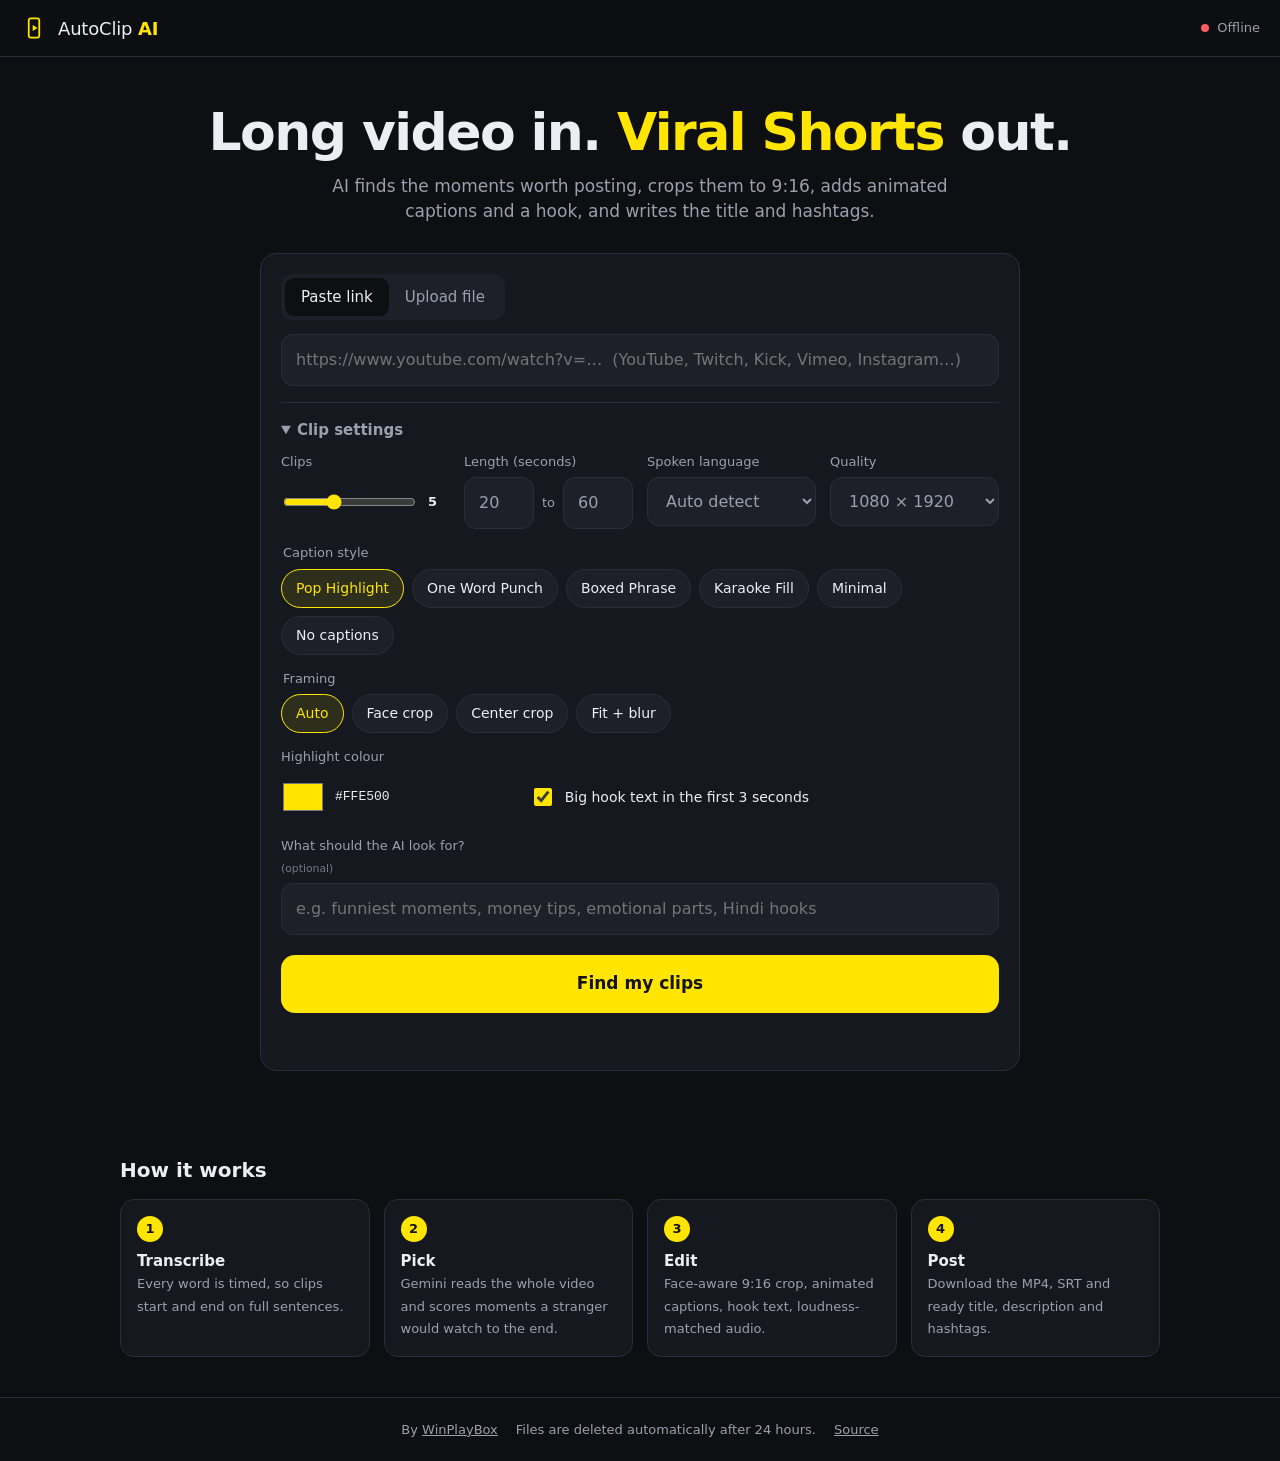
==== web/index.html @ 5e4f18e6 "AutoClip AI frontend + GitHub Pages deploy Static app (no build): link/upload, clip settings, live j" ====
<!DOCTYPE html>
<html lang="en">
<head>
  <meta charset="utf-8">
  <meta name="viewport" content="width=device-width, initial-scale=1, viewport-fit=cover">
  <title>AutoClip AI — turn long videos into viral Shorts | WinPlayBox</title>
  <meta name="description" content="Paste a YouTube link or upload a video. AutoClip AI finds the best moments, crops them to 9:16, adds animated captions and a hook, and writes titles and hashtags. Free.">
  <meta name="theme-color" content="#0E0F13">
  <meta property="og:title" content="AutoClip AI — long video to Shorts in one click">
  <meta property="og:description" content="AI picks the best moments, crops to 9:16, adds captions + hook. Free by WinPlayBox.">
  <meta property="og:type" content="website">
  <link rel="icon" href="assets/favicon.svg" type="image/svg+xml">
  <link rel="stylesheet" href="styles.css">
  <script src="config.js"></script>
  <script src="app.js" defer></script>
</head>
<body>
  <header class="top">
    <a class="brand" href="./" aria-label="AutoClip AI home">
      <img src="assets/favicon.svg" alt="" width="28" height="28">
      <span>AutoClip <b>AI</b></span>
    </a>
    <div class="status" id="status" title="Server status"><i></i><span>Checking…</span></div>
  </header>

  <main>
    <section class="hero">
      <h1>Long video in. <span>Viral Shorts</span> out.</h1>
      <p>AI finds the moments worth posting, crops them to 9:16, adds animated captions and a hook, and writes the title and hashtags.</p>
    </section>

    <form id="form" class="card" novalidate>
      <div class="tabs" role="tablist">
        <button type="button" role="tab" class="tab active" data-tab="link" aria-selected="true">Paste link</button>
        <button type="button" role="tab" class="tab" data-tab="file" aria-selected="false">Upload file</button>
      </div>

      <div class="pane" data-pane="link">
        <label class="sr" for="url">Video link</label>
        <input id="url" type="url" inputmode="url" autocomplete="off" placeholder="https://www.youtube.com/watch?v=…  (YouTube, Twitch, Kick, Vimeo, Instagram…)">
      </div>
      <div class="pane hidden" data-pane="file">
        <label class="drop" id="drop">
          <input id="file" type="file" accept="video/*,.mkv,.ts,.flv">
          <span class="drop-icon" aria-hidden="true">⬆</span>
          <span id="dropText">Drop a video here or <u>browse</u></span>
          <small id="dropHint">MP4, MOV, MKV, WEBM</small>
        </label>
      </div>

      <details class="opts" open>
        <summary>Clip settings</summary>
        <div class="grid">
          <label>Clips
            <div class="range"><input id="maxClips" type="range" min="1" max="12" value="5"><output id="maxClipsOut">5</output></div>
          </label>
          <label>Length (seconds)
            <div class="pair">
              <input id="minLen" type="number" min="8" max="90" value="20" aria-label="Minimum length">
              <span>to</span>
              <input id="maxLen" type="number" min="15" max="180" value="60" aria-label="Maximum length">
            </div>
          </label>
          <label>Spoken language
            <select id="language"></select>
          </label>
          <label>Quality
            <select id="resolution"><option value="1080">1080 × 1920</option><option value="720">720 × 1280 (faster)</option></select>
          </label>
        </div>

        <fieldset>
          <legend>Caption style</legend>
          <div class="chips" id="styles"></div>
        </fieldset>
        <fieldset>
          <legend>Framing</legend>
          <div class="chips" id="layouts"></div>
        </fieldset>

        <div class="grid two">
          <label>Highlight colour
            <div class="color"><input id="accent" type="color" value="#FFE500"><code id="accentOut">#FFE500</code></div>
          </label>
          <label class="switch">
            <input id="hook" type="checkbox" checked>
            <span>Big hook text in the first 3 seconds</span>
          </label>
        </div>
        <label>What should the AI look for? <small>(optional)</small>
          <input id="focus" type="text" maxlength="300" placeholder="e.g. funniest moments, money tips, emotional parts, Hindi hooks">
        </label>
      </details>

      <button class="go" id="go" type="submit">
        <span>Find my clips</span>
      </button>
      <p class="fine" id="limits">&nbsp;</p>
      <p class="msg" id="msg" role="alert" aria-live="polite"></p>
    </form>

    <section id="jobs" aria-live="polite"></section>

    <section class="how">
      <h2>How it works</h2>
      <ol>
        <li><b>Transcribe</b><span>Every word is timed, so clips start and end on full sentences.</span></li>
        <li><b>Pick</b><span>Gemini reads the whole video and scores moments a stranger would watch to the end.</span></li>
        <li><b>Edit</b><span>Face-aware 9:16 crop, animated captions, hook text, loudness-matched audio.</span></li>
        <li><b>Post</b><span>Download the MP4, SRT and ready title, description and hashtags.</span></li>
      </ol>
    </section>
  </main>

  <footer>
    <span>By <a href="https://winplaybox.in" rel="noopener">WinPlayBox</a></span>
    <span>Files are deleted automatically after 24 hours.</span>
    <a href="https://github.com/Winplaybox/AutoClip-AI" rel="noopener">Source</a>
  </footer>

  <template id="jobTpl">
    <article class="job card">
      <header class="job-head">
        <div>
          <h3 class="job-title">Preparing…</h3>
          <p class="job-sub"></p>
        </div>
        <div class="job-actions">
          <a class="btn ghost zip hidden" href="#">Download all (.zip)</a>
          <button class="btn ghost cancel" type="button">Cancel</button>
          <button class="btn ghost remove hidden" type="button" aria-label="Remove from list">✕</button>
        </div>
      </header>
      <div class="progress"><div class="bar"><i></i></div><span class="pct">0%</span></div>
      <ol class="steps">
        <li data-s="fetching">Getting video</li>
        <li data-s="transcribing">Listening</li>
        <li data-s="finding">Finding moments</li>
        <li data-s="rendering">Editing clips</li>
      </ol>
      <p class="job-error hidden"></p>
      <div class="clips"></div>
    </article>
  </template>

  <template id="clipTpl">
    <div class="clip">
      <div class="player">
        <video preload="none" playsinline controls></video>
        <span class="score" title="AI score: chance a stranger watches to the end"></span>
        <span class="len"></span>
      </div>
      <div class="meta">
        <p class="hook"></p>
        <div class="field"><label>Title</label><p class="title"></p><button type="button" class="copy" data-copy="title">Copy</button></div>
        <div class="field"><label>Description</label><p class="desc"></p><button type="button" class="copy" data-copy="desc">Copy</button></div>
        <p class="why"></p>
        <div class="dl">
          <a class="btn primary mp4">Download MP4</a>
          <a class="btn ghost srt">SRT</a>
        </div>
      </div>
    </div>
  </template>
</body>
</html>
---- web/styles.css ----
:root {
  --bg: #0E0F13;
  --panel: #16181F;
  --panel-2: #1D2029;
  --line: #2A2E3A;
  --text: #ECEEF3;
  --muted: #9AA0AE;
  --accent: #FFE500;
  --accent-ink: #141414;
  --good: #3DDC84;
  --bad: #FF5A5F;
  --radius: 16px;
  --font: "Inter", system-ui, -apple-system, "Segoe UI", Roboto, "Noto Sans", sans-serif;
  color-scheme: dark;
}

* { box-sizing: border-box; }
html { -webkit-text-size-adjust: 100%; }
body {
  margin: 0; background: var(--bg); color: var(--text); font: 15px/1.5 var(--font);
  min-height: 100dvh; display: flex; flex-direction: column;
  -webkit-tap-highlight-color: transparent;
}
a { color: inherit; }
button, input, select { font: inherit; color: inherit; }
.hidden { display: none !important; }
.sr { position: absolute; width: 1px; height: 1px; overflow: hidden; clip: rect(0 0 0 0); }

.top {
  display: flex; align-items: center; justify-content: space-between; gap: 12px;
  padding: max(14px, env(safe-area-inset-top)) max(20px, env(safe-area-inset-right)) 14px max(20px, env(safe-area-inset-left));
  border-bottom: 1px solid var(--line); position: sticky; top: 0; background: rgba(14, 15, 19, .9);
  backdrop-filter: blur(10px); z-index: 5;
}
.brand { display: flex; align-items: center; gap: 10px; text-decoration: none; font-size: 18px; letter-spacing: -.01em; }
.brand b { color: var(--accent); }
.status { display: flex; align-items: center; gap: 8px; font-size: 13px; color: var(--muted); }
.status i { width: 8px; height: 8px; border-radius: 50%; background: var(--muted); }
.status.ok i { background: var(--good); box-shadow: 0 0 8px var(--good); }
.status.down i { background: var(--bad); }

main { width: min(1080px, 100%); margin: 0 auto; padding: 0 20px 40px; flex: 1; }

.hero { text-align: center; padding: 48px 0 28px; }
.hero h1 { font-size: clamp(30px, 6vw, 52px); line-height: 1.05; margin: 0 0 14px; letter-spacing: -.03em; }
.hero h1 span { color: var(--accent); }
.hero p { color: var(--muted); max-width: 620px; margin: 0 auto; font-size: 17px; }

.card { background: var(--panel); border: 1px solid var(--line); border-radius: var(--radius); padding: 20px; }
#form { max-width: 760px; margin: 0 auto; }

.tabs { display: inline-flex; background: var(--panel-2); border-radius: 12px; padding: 4px; margin-bottom: 14px; }
.tab { background: none; border: 0; padding: 8px 16px; border-radius: 9px; color: var(--muted); cursor: pointer; transition: background-color .15s, color .15s; }
.tab.active { background: var(--bg); color: var(--text); }

input[type=url], input[type=text], input[type=number], select {
  width: 100%; background: var(--panel-2); border: 1px solid var(--line); border-radius: 12px;
  padding: 13px 14px; font-size: 16px; outline: none; transition: border-color .15s;
}
input:focus-visible, select:focus-visible, button:focus-visible, a:focus-visible, .drop:focus-within { outline: 2px solid var(--accent); outline-offset: 2px; }

.drop {
  display: flex; flex-direction: column; align-items: center; justify-content: center; gap: 6px;
  border: 2px dashed var(--line); border-radius: 14px; padding: 28px 16px; text-align: center; cursor: pointer;
  transition: border-color .15s, background-color .15s;
}
.drop.over { border-color: var(--accent); background: rgba(255, 229, 0, .05); }
.drop input { position: absolute; opacity: 0; width: 1px; height: 1px; }
.drop-icon { font-size: 26px; color: var(--accent); }
.drop small { color: var(--muted); }

.opts { margin-top: 16px; border-top: 1px solid var(--line); padding-top: 12px; }
.opts summary { cursor: pointer; color: var(--muted); font-weight: 600; padding: 4px 0 10px; }
.opts label { display: flex; flex-direction: column; gap: 6px; font-size: 13px; color: var(--muted); margin-bottom: 14px; }
.opts label small { color: var(--muted); opacity: .7; }
.grid { display: grid; grid-template-columns: repeat(4, 1fr); gap: 0 14px; }
.grid.two { grid-template-columns: 1fr 2fr; align-items: end; }
.range { display: flex; align-items: center; gap: 10px; height: 49px; }
.range input { flex: 1; accent-color: var(--accent); }
.range output { min-width: 22px; color: var(--text); font-weight: 700; }
.pair { display: flex; align-items: center; gap: 8px; }
.pair span { color: var(--muted); }
.color { display: flex; align-items: center; gap: 10px; height: 49px; }
.color input { width: 44px; height: 36px; border: 0; background: none; padding: 0; cursor: pointer; }
.color code { color: var(--text); }
.switch { flex-direction: row !important; align-items: center; gap: 10px !important; color: var(--text) !important; font-size: 14px !important; height: 49px; }
.switch input { width: 18px; height: 18px; accent-color: var(--accent); }

fieldset { border: 0; padding: 0; margin: 0 0 14px; }
legend { font-size: 13px; color: var(--muted); margin-bottom: 6px; }
.chips { display: flex; flex-wrap: wrap; gap: 8px; }
.chip {
  border: 1px solid var(--line); background: var(--panel-2); border-radius: 999px; padding: 8px 14px; cursor: pointer;
  font-size: 14px; transition: border-color .15s, background-color .15s, transform .1s;
}
.chip:active { transform: scale(.97); }
.chip[aria-pressed=true] { border-color: var(--accent); background: rgba(255, 229, 0, .1); color: var(--accent); }

.go {
  width: 100%; margin-top: 6px; padding: 16px; border-radius: 14px; border: 0; cursor: pointer;
  background: var(--accent); color: var(--accent-ink); font-weight: 800; font-size: 17px;
  transition: transform .1s, opacity .15s;
}
.go:active { transform: scale(.985); }
.go:disabled { opacity: .55; cursor: progress; }
.fine { color: var(--muted); font-size: 12px; text-align: center; margin: 10px 0 0; }
.msg { color: var(--bad); text-align: center; margin: 8px 0 0; min-height: 1px; }
.msg.info { color: var(--muted); }

#jobs { margin-top: 28px; display: flex; flex-direction: column; gap: 18px; }
.job-head { display: flex; justify-content: space-between; gap: 12px; align-items: flex-start; flex-wrap: wrap; }
.job-title { margin: 0; font-size: 18px; overflow-wrap: anywhere; }
.job-sub { margin: 2px 0 0; color: var(--muted); font-size: 13px; }
.job-actions { display: flex; gap: 8px; flex-wrap: wrap; }
.btn {
  display: inline-flex; align-items: center; justify-content: center; padding: 9px 14px; border-radius: 10px;
  font-size: 14px; font-weight: 600; text-decoration: none; cursor: pointer; border: 1px solid var(--line);
  background: var(--panel-2); transition: border-color .15s, background-color .15s;
}
.btn.primary { background: var(--accent); color: var(--accent-ink); border-color: var(--accent); }
.btn.ghost:hover { border-color: var(--muted); }

.progress { display: flex; align-items: center; gap: 12px; margin: 16px 0 8px; }
.bar { flex: 1; height: 8px; border-radius: 99px; background: var(--panel-2); overflow: hidden; }
.bar i { display: block; height: 100%; width: 0; background: var(--accent); border-radius: 99px; transition: width .6s ease; }
.pct { font-variant-numeric: tabular-nums; color: var(--muted); font-size: 13px; min-width: 38px; text-align: right; }
.steps { display: flex; gap: 6px 16px; flex-wrap: wrap; list-style: none; padding: 0; margin: 0; font-size: 13px; color: var(--muted); }
.steps li::before { content: "○ "; }
.steps li.now { color: var(--text); }
.steps li.now::before { content: "◉ "; color: var(--accent); }
.steps li.done::before { content: "✓ "; color: var(--good); }
.job.finished .progress, .job.finished .steps { display: none; }
.job-error { color: var(--bad); margin: 12px 0 0; }

.clips { display: grid; grid-template-columns: repeat(auto-fill, minmax(300px, 1fr)); gap: 18px; margin-top: 18px; }
.clip { display: flex; gap: 14px; background: var(--panel-2); border-radius: 14px; padding: 12px; border: 1px solid var(--line); }
.player { position: relative; width: 132px; flex: none; aspect-ratio: 9 / 16; border-radius: 10px; overflow: hidden; background: #000; }
.player video { width: 100%; height: 100%; object-fit: cover; display: block; }
.score, .len { position: absolute; font-size: 11px; font-weight: 700; padding: 2px 7px; border-radius: 99px; pointer-events: none; }
.score { top: 6px; left: 6px; background: var(--accent); color: var(--accent-ink); }
.len { bottom: 44px; right: 6px; background: rgba(0, 0, 0, .7); }
.meta { min-width: 0; display: flex; flex-direction: column; gap: 8px; flex: 1; }
.hook { margin: 0; font-weight: 800; text-transform: uppercase; letter-spacing: .01em; font-size: 14px; color: var(--accent); }
.field { position: relative; background: var(--bg); border-radius: 10px; padding: 8px 56px 8px 10px; }
.field label { font-size: 11px; color: var(--muted); text-transform: uppercase; letter-spacing: .04em; }
.field p { margin: 2px 0 0; font-size: 13px; overflow-wrap: anywhere; }
.copy { position: absolute; top: 8px; right: 8px; font-size: 12px; border: 1px solid var(--line); background: var(--panel-2); border-radius: 8px; padding: 3px 8px; cursor: pointer; }
.copy.done { color: var(--good); border-color: var(--good); }
.why { margin: 0; color: var(--muted); font-size: 12px; }
.dl { display: flex; gap: 8px; margin-top: auto; flex-wrap: wrap; }

.how { margin-top: 56px; }
.how h2 { font-size: 20px; margin: 0 0 14px; }
.how ol { list-style: none; padding: 0; margin: 0; display: grid; grid-template-columns: repeat(4, 1fr); gap: 14px; counter-reset: s; }
.how li { background: var(--panel); border: 1px solid var(--line); border-radius: 14px; padding: 16px; counter-increment: s; }
.how li::before { content: counter(s); display: inline-grid; place-items: center; width: 26px; height: 26px; border-radius: 50%; background: var(--accent); color: var(--accent-ink); font-weight: 800; font-size: 13px; margin-bottom: 8px; }
.how b { display: block; }
.how span { color: var(--muted); font-size: 13px; }

footer {
  display: flex; gap: 18px; justify-content: center; flex-wrap: wrap; color: var(--muted); font-size: 13px;
  padding: 22px 20px max(22px, env(safe-area-inset-bottom)); border-top: 1px solid var(--line);
}

@media (hover: hover) {
  .chip:hover { border-color: var(--muted); }
  .go:hover { opacity: .92; }
}
@media (max-width: 760px) {
  .grid { grid-template-columns: 1fr 1fr; }
  .grid.two { grid-template-columns: 1fr; }
  .how ol { grid-template-columns: 1fr 1fr; }
  .hero { padding-top: 32px; }
}
@media (max-width: 420px) {
  main { padding: 0 14px 32px; }
  .clip { flex-direction: column; }
  .player { width: 100%; max-width: 260px; margin: 0 auto; }
  .how ol { grid-template-columns: 1fr; }
}
@media (prefers-reduced-motion: reduce) {
  * { transition: none !important; }
}
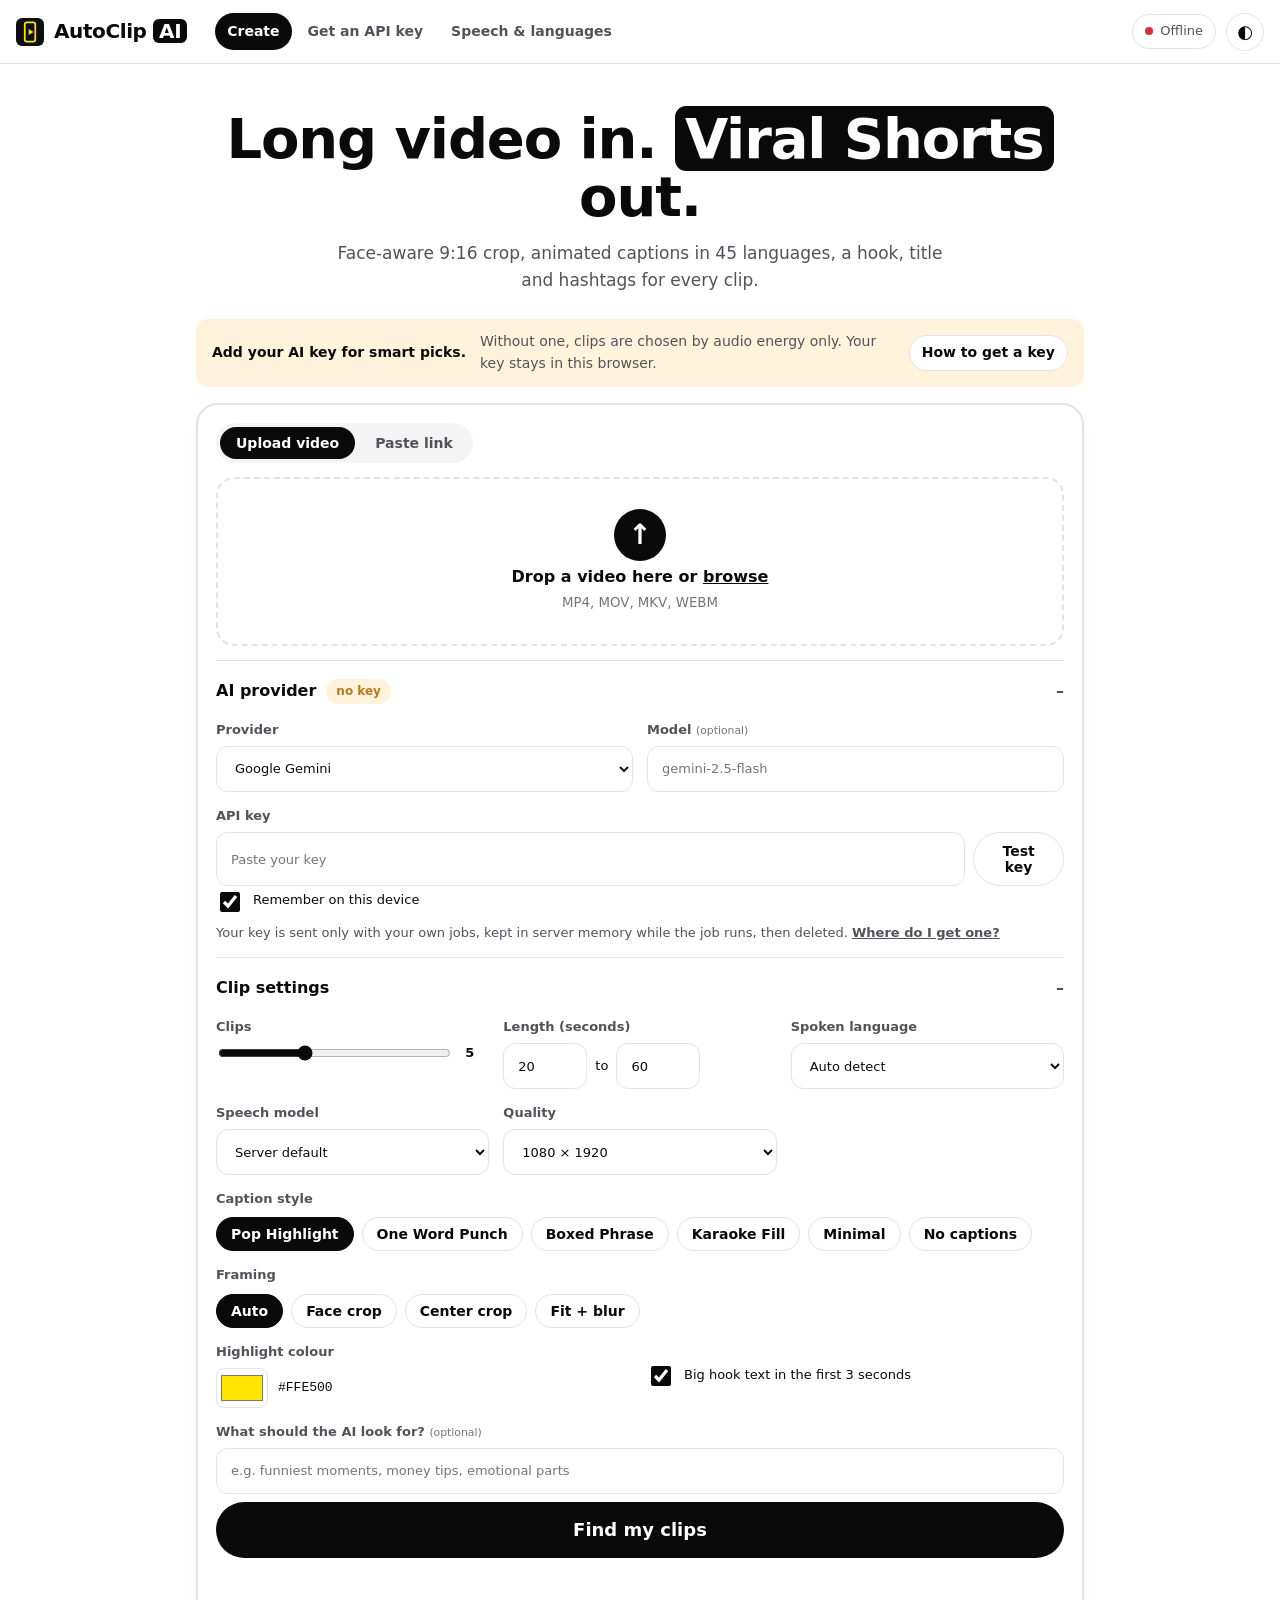
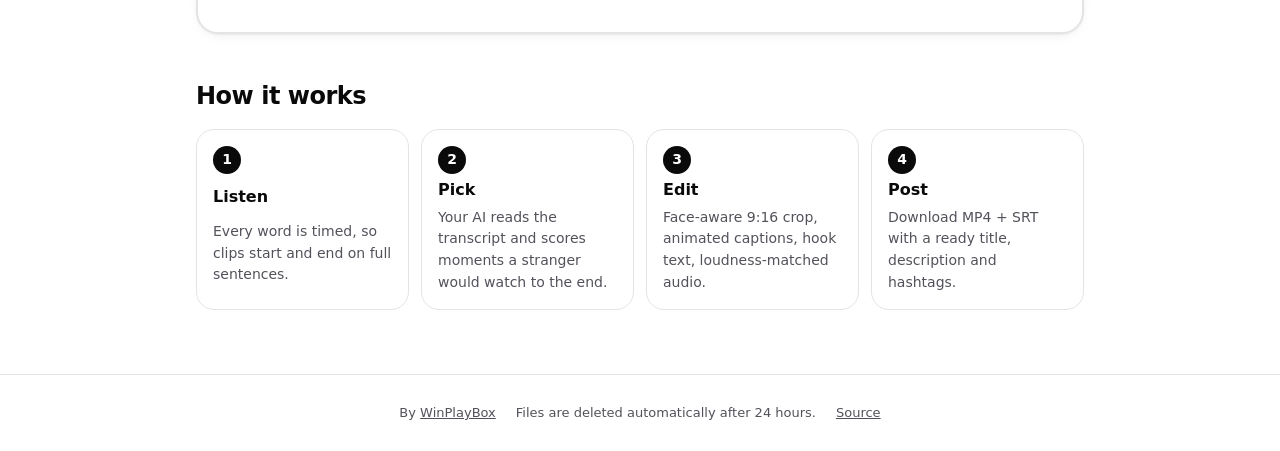
==== commit fa7ad497: "AutoClip AI v2 UI: OVD design system, BYO AI key + guide, speech/language manager Co-Authored-By: Cl" ====
--- a/web/index.html
+++ b/web/index.html
@@ -1,114 +1,176 @@
 <!DOCTYPE html>
-<html lang="en">
+<html lang="en" data-theme="light">
 <head>
   <meta charset="utf-8">
   <meta name="viewport" content="width=device-width, initial-scale=1, viewport-fit=cover">
-  <title>AutoClip AI — turn long videos into viral Shorts | WinPlayBox</title>
-  <meta name="description" content="Paste a YouTube link or upload a video. AutoClip AI finds the best moments, crops them to 9:16, adds animated captions and a hook, and writes titles and hashtags. Free.">
-  <meta name="theme-color" content="#0E0F13">
-  <meta property="og:title" content="AutoClip AI — long video to Shorts in one click">
-  <meta property="og:description" content="AI picks the best moments, crops to 9:16, adds captions + hook. Free by WinPlayBox.">
-  <meta property="og:type" content="website">
+  <title>AutoClip AI — long videos to viral Shorts, with your own AI key | WinPlayBox</title>
+  <meta name="description" content="Turn any long video into captioned 9:16 Shorts. Face-aware framing, 45 languages, animated captions. Bring your own AI key (Gemini, OpenAI, Groq, OpenRouter, Claude). Free by WinPlayBox.">
+  <meta name="theme-color" content="#FFFFFF" id="themeColor">
+  <meta http-equiv="Content-Security-Policy" content="default-src 'none'; script-src 'self'; style-src 'self' https://fonts.googleapis.com; font-src https://fonts.gstatic.com; img-src 'self' data: https://api.winplaybox.in http://localhost:* http://127.0.0.1:*; media-src https://api.winplaybox.in http://localhost:* http://127.0.0.1:*; connect-src https://api.winplaybox.in http://localhost:* http://127.0.0.1:*; base-uri 'none'; form-action 'none'">
+  <meta name="referrer" content="no-referrer">
   <link rel="icon" href="assets/favicon.svg" type="image/svg+xml">
+  <link rel="preconnect" href="https://fonts.googleapis.com">
+  <link rel="preconnect" href="https://fonts.gstatic.com" crossorigin>
+  <link href="https://fonts.googleapis.com/css2?family=Bricolage+Grotesque:opsz,wght@12..96,500..800&family=Instrument+Sans:wght@400..700&display=swap" rel="stylesheet">
   <link rel="stylesheet" href="styles.css">
+  <script src="theme.js"></script>
   <script src="config.js"></script>
   <script src="app.js" defer></script>
 </head>
 <body>
   <header class="top">
-    <a class="brand" href="./" aria-label="AutoClip AI home">
-      <img src="assets/favicon.svg" alt="" width="28" height="28">
-      <span>AutoClip <b>AI</b></span>
+    <a class="brand" href="#/" aria-label="AutoClip AI home">
+      <img src="assets/favicon.svg" alt="" width="28" height="28"><span>AutoClip <b>AI</b></span>
     </a>
-    <div class="status" id="status" title="Server status"><i></i><span>Checking…</span></div>
+    <nav class="nav" aria-label="Main">
+      <a href="#/" data-nav="create">Create</a>
+      <a href="#/keys" data-nav="keys">Get an API key</a>
+      <a href="#/speech" data-nav="speech">Speech &amp; languages</a>
+    </nav>
+    <div class="top-right">
+      <span class="status" id="status" title="Server status"><i></i><span>Checking…</span></span>
+      <button class="icon-btn" id="themeBtn" type="button" aria-label="Switch light / dark theme">◐</button>
+    </div>
   </header>
 
   <main>
-    <section class="hero">
-      <h1>Long video in. <span>Viral Shorts</span> out.</h1>
-      <p>AI finds the moments worth posting, crops them to 9:16, adds animated captions and a hook, and writes the title and hashtags.</p>
-    </section>
-
-    <form id="form" class="card" novalidate>
-      <div class="tabs" role="tablist">
-        <button type="button" role="tab" class="tab active" data-tab="link" aria-selected="true">Paste link</button>
-        <button type="button" role="tab" class="tab" data-tab="file" aria-selected="false">Upload file</button>
-      </div>
-
-      <div class="pane" data-pane="link">
-        <label class="sr" for="url">Video link</label>
-        <input id="url" type="url" inputmode="url" autocomplete="off" placeholder="https://www.youtube.com/watch?v=…  (YouTube, Twitch, Kick, Vimeo, Instagram…)">
-      </div>
-      <div class="pane hidden" data-pane="file">
-        <label class="drop" id="drop">
-          <input id="file" type="file" accept="video/*,.mkv,.ts,.flv">
-          <span class="drop-icon" aria-hidden="true">⬆</span>
-          <span id="dropText">Drop a video here or <u>browse</u></span>
-          <small id="dropHint">MP4, MOV, MKV, WEBM</small>
-        </label>
-      </div>
-
-      <details class="opts" open>
-        <summary>Clip settings</summary>
-        <div class="grid">
-          <label>Clips
-            <div class="range"><input id="maxClips" type="range" min="1" max="12" value="5"><output id="maxClipsOut">5</output></div>
+    <!-- ============================ CREATE ============================ -->
+    <section class="view" data-view="create">
+      <div class="hero">
+        <h1>Long video in. <span>Viral Shorts</span> out.</h1>
+        <p>Face-aware 9:16 crop, animated captions in 45 languages, a hook, title and hashtags for every clip.</p>
+      </div>
+
+      <div id="keyBanner" class="banner hidden" role="status">
+        <b>Add your AI key for smart picks.</b>
+        <span>Without one, clips are chosen by audio energy only. Your key stays in this browser.</span>
+        <a class="btn ghost sm" href="#/keys">How to get a key</a>
+      </div>
+
+      <form id="form" class="paste" novalidate>
+        <div class="tabs" role="tablist">
+          <button type="button" role="tab" class="tab active" data-tab="file" aria-selected="true">Upload video</button>
+          <button type="button" role="tab" class="tab" data-tab="link" aria-selected="false">Paste link</button>
+        </div>
+
+        <div class="pane" data-pane="file">
+          <label class="drop" id="drop">
+            <input id="file" type="file" accept="video/*,.mkv,.ts,.flv">
+            <span class="drop-icon" aria-hidden="true">↑</span>
+            <span id="dropText">Drop a video here or <u>browse</u></span>
+            <small id="dropHint">MP4, MOV, MKV, WEBM</small>
           </label>
-          <label>Length (seconds)
-            <div class="pair">
-              <input id="minLen" type="number" min="8" max="90" value="20" aria-label="Minimum length">
-              <span>to</span>
-              <input id="maxLen" type="number" min="15" max="180" value="60" aria-label="Maximum length">
+        </div>
+        <div class="pane hidden" data-pane="link">
+          <label class="sr" for="url">Video link</label>
+          <input id="url" type="url" inputmode="url" autocomplete="off" placeholder="https://… (YouTube, Twitch, Kick, Vimeo, Instagram, TikTok)">
+          <p class="hint">Some sites block downloads from our server (YouTube often does). If a link fails, upload the file instead — uploads always work.</p>
+        </div>
+
+        <details class="opts" id="aiBox" open>
+          <summary>AI provider <span class="pill" id="keyPill">no key</span></summary>
+          <div class="grid">
+            <label>Provider
+              <select id="aiProvider"></select>
+            </label>
+            <label>Model <small>(optional)</small>
+              <input id="aiModel" type="text" maxlength="80" autocomplete="off" spellcheck="false" placeholder="default">
+            </label>
+          </div>
+          <label>API key
+            <div class="keyrow">
+              <input id="aiKey" type="password" autocomplete="off" spellcheck="false" maxlength="300" placeholder="Paste your key">
+              <button type="button" class="btn ghost" id="keyTest">Test key</button>
             </div>
           </label>
-          <label>Spoken language
-            <select id="language"></select>
+          <label class="switch"><input id="aiRemember" type="checkbox" checked><span>Remember on this device</span></label>
+          <p class="hint" id="keyMsg">Your key is sent only with your own jobs, kept in server memory while the job runs, then deleted. <a href="#/keys">Where do I get one?</a></p>
+        </details>
+
+        <details class="opts" open>
+          <summary>Clip settings</summary>
+          <div class="grid">
+            <label>Clips
+              <div class="range"><input id="maxClips" type="range" min="1" max="12" value="5"><output id="maxClipsOut">5</output></div>
+            </label>
+            <label>Length (seconds)
+              <div class="pair">
+                <input id="minLen" type="number" min="8" max="90" value="20" aria-label="Minimum length">
+                <span>to</span>
+                <input id="maxLen" type="number" min="15" max="180" value="60" aria-label="Maximum length">
+              </div>
+            </label>
+            <label>Spoken language
+              <select id="language"></select>
+            </label>
+            <label>Speech model
+              <select id="sttModel"><option value="auto">Server default</option></select>
+            </label>
+            <label>Quality
+              <select id="resolution"><option value="1080">1080 × 1920</option><option value="720">720 × 1280 (faster)</option></select>
+            </label>
+          </div>
+
+          <fieldset><legend>Caption style</legend><div class="chips" id="styles"></div></fieldset>
+          <fieldset><legend>Framing</legend><div class="chips" id="layouts"></div></fieldset>
+
+          <div class="grid two">
+            <label>Highlight colour
+              <div class="color"><input id="accent" type="color" value="#FFE500"><code id="accentOut">#FFE500</code></div>
+            </label>
+            <label class="switch"><input id="hook" type="checkbox" checked><span>Big hook text in the first 3 seconds</span></label>
+          </div>
+          <label>What should the AI look for? <small>(optional)</small>
+            <input id="focus" type="text" maxlength="300" placeholder="e.g. funniest moments, money tips, emotional parts">
           </label>
-          <label>Quality
-            <select id="resolution"><option value="1080">1080 × 1920</option><option value="720">720 × 1280 (faster)</option></select>
-          </label>
-        </div>
-
-        <fieldset>
-          <legend>Caption style</legend>
-          <div class="chips" id="styles"></div>
-        </fieldset>
-        <fieldset>
-          <legend>Framing</legend>
-          <div class="chips" id="layouts"></div>
-        </fieldset>
-
-        <div class="grid two">
-          <label>Highlight colour
-            <div class="color"><input id="accent" type="color" value="#FFE500"><code id="accentOut">#FFE500</code></div>
-          </label>
-          <label class="switch">
-            <input id="hook" type="checkbox" checked>
-            <span>Big hook text in the first 3 seconds</span>
-          </label>
-        </div>
-        <label>What should the AI look for? <small>(optional)</small>
-          <input id="focus" type="text" maxlength="300" placeholder="e.g. funniest moments, money tips, emotional parts, Hindi hooks">
-        </label>
-      </details>
-
-      <button class="go" id="go" type="submit">
-        <span>Find my clips</span>
-      </button>
-      <p class="fine" id="limits">&nbsp;</p>
-      <p class="msg" id="msg" role="alert" aria-live="polite"></p>
-    </form>
-
-    <section id="jobs" aria-live="polite"></section>
-
-    <section class="how">
-      <h2>How it works</h2>
-      <ol>
-        <li><b>Transcribe</b><span>Every word is timed, so clips start and end on full sentences.</span></li>
-        <li><b>Pick</b><span>Gemini reads the whole video and scores moments a stranger would watch to the end.</span></li>
-        <li><b>Edit</b><span>Face-aware 9:16 crop, animated captions, hook text, loudness-matched audio.</span></li>
-        <li><b>Post</b><span>Download the MP4, SRT and ready title, description and hashtags.</span></li>
-      </ol>
+        </details>
+
+        <button class="go" id="go" type="submit"><span>Find my clips</span></button>
+        <p class="fine" id="limits">&nbsp;</p>
+        <p class="msg" id="msg" role="alert" aria-live="polite"></p>
+      </form>
+
+      <section id="jobs" aria-live="polite"></section>
+
+      <section class="how">
+        <h2>How it works</h2>
+        <ol>
+          <li><b>Listen</b><span>Every word is timed, so clips start and end on full sentences.</span></li>
+          <li><b>Pick</b><span>Your AI reads the transcript and scores moments a stranger would watch to the end.</span></li>
+          <li><b>Edit</b><span>Face-aware 9:16 crop, animated captions, hook text, loudness-matched audio.</span></li>
+          <li><b>Post</b><span>Download MP4 + SRT with a ready title, description and hashtags.</span></li>
+        </ol>
+      </section>
+    </section>
+
+    <!-- ============================ KEYS GUIDE ============================ -->
+    <section class="view hidden" data-view="keys">
+      <div class="hero small">
+        <h1>Get your own AI key</h1>
+        <p>AutoClip AI runs on <b>your</b> key, so it is free for you to use and nobody shares limits. Pick any provider below — it takes about two minutes.</p>
+      </div>
+      <div id="guide" class="guide"></div>
+      <div class="note">
+        <h3>Is my key safe?</h3>
+        <ul>
+          <li>It is stored only in this browser (unless you untick “Remember on this device”).</li>
+          <li>It travels over HTTPS with your job, lives in server memory while the job runs, and is deleted when it ends. It is never written to disk or logs.</li>
+          <li>Use a key you can revoke any time, and set a spend limit at the provider if they offer one.</li>
+          <li>Free tiers and prices are set by each provider and change; check their page before relying on them.</li>
+        </ul>
+      </div>
+    </section>
+
+    <!-- ============================ SPEECH ============================ -->
+    <section class="view hidden" data-view="speech">
+      <div class="hero small">
+        <h1>Speech models &amp; languages</h1>
+        <p>One multilingual speech model covers every language below. Install a bigger one on the server for better accuracy on Indian languages and noisy audio.</p>
+      </div>
+      <div id="sttList" class="stt"></div>
+      <h2 class="h2">Supported spoken languages</h2>
+      <div id="langList" class="chips static"></div>
+      <p class="hint" id="fontNote">Caption fonts for Hindi, Marathi, Gujarati, Bengali, Tamil, Telugu, Kannada, Malayalam, Punjabi, Urdu and Arabic are built in. Other scripts use the server's system fonts.</p>
     </section>
   </main>
 
@@ -139,6 +201,7 @@
         <li data-s="rendering">Editing clips</li>
       </ol>
       <p class="job-error hidden"></p>
+      <p class="job-note hidden"></p>
       <div class="clips"></div>
     </article>
   </template>
--- a/web/styles.css
+++ b/web/styles.css
@@ -1,183 +1,179 @@
-:root {
-  --bg: #0E0F13;
-  --panel: #16181F;
-  --panel-2: #1D2029;
-  --line: #2A2E3A;
-  --text: #ECEEF3;
-  --muted: #9AA0AE;
-  --accent: #FFE500;
-  --accent-ink: #141414;
-  --good: #3DDC84;
-  --bad: #FF5A5F;
-  --radius: 16px;
-  --font: "Inter", system-ui, -apple-system, "Segoe UI", Roboto, "Noto Sans", sans-serif;
+/* AutoClip AI — built on the OVD (ovd.winplaybox.in) base design system: same tokens, fonts, radii, light/dark. */
+:root, :root[data-theme='light'] {
+  --bg: #FFFFFF; --bg-alt: #F4F4F5; --surface: #FFFFFF; --text: #0A0A0A; --text-muted: #52525B;
+  --border: #E4E4E7; --border-strong: #0A0A0A; --primary: #0A0A0A; --on-primary: #FFFFFF;
+  --accent: #0A0A0A; --accent-bg: #F4F4F5;
+  --positive: #0B8F5B; --positive-bg: #E1F5EC; --negative: #D92D3A; --negative-bg: #FDE8EA;
+  --warning: #B7791F; --warning-bg: #FFF4DB;
+  --r-sm: 8px; --r-md: 12px; --r-lg: 18px; --r-pill: 999px;
+  --shadow-1: 0 1px 2px rgba(0,0,0,.05), 0 4px 14px -6px rgba(0,0,0,.10);
+  --shadow-2: 0 12px 32px -12px rgba(0,0,0,.22);
+  --glow: 0 0 0 4px rgba(10,10,10,.12);
+  --font: 'Instrument Sans', system-ui, -apple-system, 'Segoe UI', Roboto, sans-serif;
+  --font-display: 'Bricolage Grotesque', 'Instrument Sans', system-ui, sans-serif;
+  --header-h: 64px;
+  color-scheme: light;
+}
+:root[data-theme='dark'] {
+  --bg: #0A0A0A; --bg-alt: #141414; --surface: #171717; --text: #FAFAFA; --text-muted: #A1A1AA;
+  --border: #2A2A2E; --border-strong: #FAFAFA; --primary: #FAFAFA; --on-primary: #0A0A0A;
+  --accent: #FAFAFA; --accent-bg: #1F1F22;
+  --positive: #3DD598; --positive-bg: #0F2E24; --negative: #FF6B75; --negative-bg: #3A1519;
+  --warning: #F5B94A; --warning-bg: #35280F;
+  --shadow-1: 0 1px 2px rgba(0,0,0,.4); --shadow-2: 0 14px 40px -12px rgba(0,0,0,.7);
+  --glow: 0 0 0 4px rgba(250,250,250,.2);
   color-scheme: dark;
 }
 
 * { box-sizing: border-box; }
-html { -webkit-text-size-adjust: 100%; }
-body {
-  margin: 0; background: var(--bg); color: var(--text); font: 15px/1.5 var(--font);
-  min-height: 100dvh; display: flex; flex-direction: column;
-  -webkit-tap-highlight-color: transparent;
-}
+html { background: var(--bg); color: var(--text); font-family: var(--font); scroll-behavior: smooth;
+  scroll-padding-top: calc(var(--header-h) + 16px); -webkit-text-size-adjust: 100%; -webkit-tap-highlight-color: transparent; }
+body { margin: 0; min-height: 100dvh; font-size: 16px; line-height: 1.55; -webkit-font-smoothing: antialiased;
+  text-rendering: optimizeLegibility; overflow-x: hidden; }
+h1, h2, h3 { font-family: var(--font-display); letter-spacing: -0.02em; margin: 0; }
+button, input, select, textarea { font-family: inherit; font-size: inherit; color: inherit; }
+button { touch-action: manipulation; cursor: pointer; }
 a { color: inherit; }
-button, input, select { font: inherit; color: inherit; }
+img, video { max-width: 100%; }
+:focus-visible { outline: 2px solid var(--accent); outline-offset: 2px; border-radius: 6px; }
+input:focus-visible, select:focus-visible { outline: none; }
 .hidden { display: none !important; }
-.sr { position: absolute; width: 1px; height: 1px; overflow: hidden; clip: rect(0 0 0 0); }
+.sr { position: absolute; width: 1px; height: 1px; overflow: hidden; clip: rect(0 0 0 0); white-space: nowrap; }
+@media (prefers-reduced-motion: reduce) { * { animation: none !important; transition: none !important; scroll-behavior: auto !important; } }
 
-.top {
-  display: flex; align-items: center; justify-content: space-between; gap: 12px;
-  padding: max(14px, env(safe-area-inset-top)) max(20px, env(safe-area-inset-right)) 14px max(20px, env(safe-area-inset-left));
-  border-bottom: 1px solid var(--line); position: sticky; top: 0; background: rgba(14, 15, 19, .9);
-  backdrop-filter: blur(10px); z-index: 5;
-}
-.brand { display: flex; align-items: center; gap: 10px; text-decoration: none; font-size: 18px; letter-spacing: -.01em; }
-.brand b { color: var(--accent); }
-.status { display: flex; align-items: center; gap: 8px; font-size: 13px; color: var(--muted); }
-.status i { width: 8px; height: 8px; border-radius: 50%; background: var(--muted); }
-.status.ok i { background: var(--good); box-shadow: 0 0 8px var(--good); }
-.status.down i { background: var(--bad); }
+/* ---------- header ---------- */
+.top { position: sticky; top: 0; z-index: 20; height: var(--header-h); display: flex; align-items: center; gap: 20px;
+  padding: 0 max(16px, env(safe-area-inset-left)); background: color-mix(in srgb, var(--bg) 88%, transparent);
+  backdrop-filter: blur(12px); border-bottom: 1px solid var(--border); }
+.brand { display: flex; align-items: center; gap: 10px; text-decoration: none; font-family: var(--font-display);
+  font-weight: 700; font-size: 20px; letter-spacing: -0.02em; }
+.brand b { font-weight: 800; background: var(--primary); color: var(--on-primary); padding: 0 6px; border-radius: 6px; }
+.nav { display: flex; gap: 4px; margin-left: 8px; overflow-x: auto; scrollbar-width: none; }
+.nav a { text-decoration: none; padding: 8px 12px; border-radius: var(--r-pill); font-size: 14px; font-weight: 600;
+  color: var(--text-muted); white-space: nowrap; }
+.nav a:hover { color: var(--text); background: var(--accent-bg); }
+.nav a[aria-current='page'] { color: var(--on-primary); background: var(--primary); }
+.top-right { margin-left: auto; display: flex; align-items: center; gap: 10px; }
+.icon-btn { font-size: 18px; line-height: 1; width: 38px; height: 38px; border-radius: var(--r-pill); border: 1px solid var(--border); background: var(--surface); }
+.icon-btn:hover { border-color: var(--border-strong); }
+.status { display: inline-flex; align-items: center; gap: 7px; font-size: 13px; color: var(--text-muted);
+  padding: 6px 12px; border: 1px solid var(--border); border-radius: var(--r-pill); }
+.status i { width: 8px; height: 8px; border-radius: 50%; background: var(--warning); }
+.status.ok i { background: var(--positive); } .status.down i { background: var(--negative); }
+@media (max-width: 760px) { .status span { display: none; } .top { gap: 8px; } .nav a { padding: 8px 10px; } }
 
-main { width: min(1080px, 100%); margin: 0 auto; padding: 0 20px 40px; flex: 1; }
+main { max-width: 920px; margin: 0 auto; padding: 28px 16px 64px; }
+.hero { text-align: center; padding: 18px 0 26px; }
+.hero h1 { font-size: clamp(32px, 6vw, 56px); line-height: 1.04; font-weight: 800; }
+.hero h1 span { background: var(--primary); color: var(--on-primary); padding: 0 .18em; border-radius: .2em; }
+.hero p { color: var(--text-muted); max-width: 620px; margin: 14px auto 0; font-size: 17px; }
+.hero.small { text-align: left; padding: 6px 0 20px; } .hero.small h1 { font-size: clamp(28px, 4.5vw, 40px); }
+.hero.small p { margin-left: 0; }
+.h2 { font-size: 22px; margin: 32px 0 12px; }
 
-.hero { text-align: center; padding: 48px 0 28px; }
-.hero h1 { font-size: clamp(30px, 6vw, 52px); line-height: 1.05; margin: 0 0 14px; letter-spacing: -.03em; }
-.hero h1 span { color: var(--accent); }
-.hero p { color: var(--muted); max-width: 620px; margin: 0 auto; font-size: 17px; }
+/* ---------- paste card (OVD's memorable element) ---------- */
+.paste, .card { background: var(--surface); border: 2px solid var(--border); border-radius: 22px; box-shadow: var(--shadow-1);
+  padding: 18px; transition: border-color .18s, box-shadow .18s; }
+.paste:focus-within { border-color: var(--accent); box-shadow: var(--glow), var(--shadow-2); }
+.card { border-radius: var(--r-lg); border-width: 1px; margin-top: 16px; }
+.tabs { display: inline-flex; gap: 4px; padding: 4px; background: var(--bg-alt); border-radius: var(--r-pill); margin-bottom: 14px; }
+.tab { border: 0; background: none; padding: 8px 16px; border-radius: var(--r-pill); font-weight: 600; font-size: 14px; color: var(--text-muted); }
+.tab.active { background: var(--primary); color: var(--on-primary); }
+input[type=text], input[type=url], input[type=password], input[type=number], select {
+  width: 100%; padding: 12px 14px; background: var(--bg); border: 1.5px solid var(--border); border-radius: var(--r-md); min-height: 46px; }
+input:focus, select:focus { border-color: var(--accent); box-shadow: var(--glow); }
+input[type=number] { width: 84px; }
+label { display: block; font-size: 13px; font-weight: 600; color: var(--text-muted); }
+label > input, label > select, label > .keyrow, label > .range, label > .pair, label > .color { margin-top: 6px; font-weight: 400; color: var(--text); }
+small { font-weight: 400; opacity: .8; }
+.drop { display: grid; place-items: center; gap: 4px; text-align: center; padding: 30px 16px; border: 2px dashed var(--border);
+  border-radius: var(--r-lg); cursor: pointer; color: var(--text); font-size: 16px; font-weight: 600; }
+.drop:hover, .drop.over { border-color: var(--accent); background: var(--accent-bg); }
+.drop input { position: absolute; width: 1px; height: 1px; opacity: 0; }
+.drop-icon { font-size: 28px; width: 52px; height: 52px; display: grid; place-items: center; border-radius: 50%; background: var(--primary); color: var(--on-primary); }
+.drop small { color: var(--text-muted); font-weight: 400; }
+.hint { font-size: 13px; color: var(--text-muted); margin: 8px 0 0; }
+.hint a { font-weight: 600; }
 
-.card { background: var(--panel); border: 1px solid var(--line); border-radius: var(--radius); padding: 20px; }
-#form { max-width: 760px; margin: 0 auto; }
+.opts { margin-top: 14px; border-top: 1px solid var(--border); padding-top: 12px; }
+.opts summary { cursor: pointer; font-weight: 700; padding: 6px 0; list-style: none; display: flex; align-items: center; gap: 10px; }
+.opts summary::-webkit-details-marker { display: none; }
+.opts summary::after { content: '+'; margin-left: auto; color: var(--text-muted); }
+.opts[open] summary::after { content: '–'; }
+.pill { font-size: 12px; font-weight: 600; padding: 3px 10px; border-radius: var(--r-pill); background: var(--warning-bg); color: var(--warning); }
+.pill.ok { background: var(--positive-bg); color: var(--positive); }
+.grid { display: grid; grid-template-columns: repeat(auto-fit, minmax(210px, 1fr)); gap: 14px; margin: 10px 0 14px; }
+.grid.two { grid-template-columns: repeat(auto-fit, minmax(260px, 1fr)); align-items: center; }
+.keyrow { display: flex; gap: 8px; } .pair { display: flex; align-items: center; gap: 8px; }
+.range { display: flex; align-items: center; gap: 12px; } .range input { flex: 1; accent-color: var(--primary); }
+.range output { min-width: 24px; font-weight: 700; color: var(--text); }
+.color { display: flex; align-items: center; gap: 10px; } .color input { width: 52px; height: 40px; padding: 2px; border-radius: var(--r-sm); border: 1.5px solid var(--border); background: none; }
+.switch { display: flex; align-items: center; gap: 10px; color: var(--text); font-weight: 500; }
+.switch input { width: 20px; height: 20px; accent-color: var(--primary); }
+fieldset { border: 0; padding: 0; margin: 0 0 14px; } legend { font-size: 13px; font-weight: 600; color: var(--text-muted); padding: 0; margin-bottom: 8px; }
+.chips { display: flex; flex-wrap: wrap; gap: 8px; }
+.chip { padding: 8px 14px; border-radius: var(--r-pill); border: 1.5px solid var(--border); background: var(--surface); font-weight: 600; font-size: 14px; }
+.chip[aria-pressed='true'] { background: var(--primary); color: var(--on-primary); border-color: var(--primary); }
+.chips.static .chip { cursor: default; font-weight: 500; }
 
-.tabs { display: inline-flex; background: var(--panel-2); border-radius: 12px; padding: 4px; margin-bottom: 14px; }
-.tab { background: none; border: 0; padding: 8px 16px; border-radius: 9px; color: var(--muted); cursor: pointer; transition: background-color .15s, color .15s; }
-.tab.active { background: var(--bg); color: var(--text); }
+.btn { display: inline-flex; align-items: center; justify-content: center; gap: 6px; padding: 10px 16px; border-radius: var(--r-pill);
+  font-weight: 600; font-size: 14px; text-decoration: none; border: 1.5px solid var(--border); background: var(--surface); min-height: 42px; }
+.btn:hover { border-color: var(--border-strong); } .btn.sm { min-height: 34px; padding: 6px 12px; }
+.btn.primary { background: var(--primary); color: var(--on-primary); border-color: var(--primary); }
+.btn[disabled] { opacity: .5; cursor: not-allowed; }
+.go { width: 100%; margin-top: 8px; min-height: 56px; border: 0; border-radius: var(--r-pill); background: var(--primary); color: var(--on-primary);
+  font-family: var(--font-display); font-weight: 700; font-size: 18px; }
+.go:hover { transform: translateY(-1px); box-shadow: var(--shadow-2); } .go[disabled] { opacity: .6; transform: none; box-shadow: none; }
+.fine { text-align: center; font-size: 13px; color: var(--text-muted); margin: 10px 0 0; }
+.msg { min-height: 1.4em; text-align: center; margin: 6px 0 0; color: var(--negative); font-weight: 600; font-size: 14px; }
+.msg.info { color: var(--positive); }
+.banner { display: flex; flex-wrap: wrap; align-items: center; gap: 8px 14px; padding: 12px 16px; margin: 0 0 16px; border-radius: var(--r-md);
+  background: var(--warning-bg); color: var(--text); font-size: 14px; }
+.banner span { color: var(--text-muted); flex: 1 1 260px; }
 
-input[type=url], input[type=text], input[type=number], select {
-  width: 100%; background: var(--panel-2); border: 1px solid var(--line); border-radius: 12px;
-  padding: 13px 14px; font-size: 16px; outline: none; transition: border-color .15s;
-}
-input:focus-visible, select:focus-visible, button:focus-visible, a:focus-visible, .drop:focus-within { outline: 2px solid var(--accent); outline-offset: 2px; }
+/* ---------- jobs + clips ---------- */
+.job-head { display: flex; gap: 12px; justify-content: space-between; flex-wrap: wrap; }
+.job-title { font-size: 18px; word-break: break-word; } .job-sub { margin: 2px 0 0; color: var(--text-muted); font-size: 14px; }
+.job-actions { display: flex; gap: 8px; align-items: flex-start; }
+.progress { display: flex; align-items: center; gap: 12px; margin: 14px 0 10px; }
+.bar { flex: 1; height: 8px; background: var(--bg-alt); border-radius: var(--r-pill); overflow: hidden; } .bar i { display: block; height: 100%; width: 0; background: var(--primary); transition: width .4s; }
+.pct { font-weight: 700; font-size: 14px; min-width: 38px; text-align: right; }
+.steps { display: flex; flex-wrap: wrap; gap: 8px; list-style: none; padding: 0; margin: 0; }
+.steps li { font-size: 13px; padding: 4px 12px; border-radius: var(--r-pill); background: var(--bg-alt); color: var(--text-muted); }
+.steps li.now { background: var(--primary); color: var(--on-primary); } .steps li.done { background: var(--positive-bg); color: var(--positive); }
+.job.finished .steps { display: none; } .job.finished .progress { display: none; }
+.job-error { color: var(--negative); background: var(--negative-bg); padding: 10px 14px; border-radius: var(--r-md); font-weight: 600; margin: 12px 0 0; }
+.job-note { color: var(--text); background: var(--warning-bg); padding: 10px 14px; border-radius: var(--r-md); font-size: 14px; margin: 12px 0 0; }
+.clips { display: grid; grid-template-columns: repeat(auto-fill, minmax(280px, 1fr)); gap: 16px; margin-top: 16px; }
+.clip { border: 1px solid var(--border); border-radius: var(--r-lg); overflow: hidden; background: var(--bg); display: flex; flex-direction: column; }
+.player { position: relative; background: #000; aspect-ratio: 9/16; } .player video { width: 100%; height: 100%; object-fit: contain; display: block; }
+.score, .len { position: absolute; top: 10px; font-size: 12px; font-weight: 700; padding: 3px 9px; border-radius: var(--r-pill); background: rgba(0,0,0,.72); color: #fff; }
+.score { left: 10px; } .len { right: 10px; }
+.meta { padding: 14px; display: grid; gap: 10px; }
+.hook { margin: 0; font-family: var(--font-display); font-weight: 800; font-size: 18px; }
+.field { display: grid; grid-template-columns: 1fr auto; gap: 2px 8px; align-items: start; }
+.field label { grid-column: 1 / -1; font-size: 12px; text-transform: uppercase; letter-spacing: .06em; }
+.field p { margin: 0; font-size: 14px; white-space: pre-wrap; word-break: break-word; }
+.copy { border: 1px solid var(--border); background: var(--surface); border-radius: var(--r-pill); font-size: 12px; font-weight: 600; padding: 3px 10px; }
+.copy.done { color: var(--positive); border-color: var(--positive); }
+.why { margin: 0; font-size: 13px; color: var(--text-muted); } .dl { display: flex; gap: 8px; flex-wrap: wrap; }
 
-.drop {
-  display: flex; flex-direction: column; align-items: center; justify-content: center; gap: 6px;
-  border: 2px dashed var(--line); border-radius: 14px; padding: 28px 16px; text-align: center; cursor: pointer;
-  transition: border-color .15s, background-color .15s;
-}
-.drop.over { border-color: var(--accent); background: rgba(255, 229, 0, .05); }
-.drop input { position: absolute; opacity: 0; width: 1px; height: 1px; }
-.drop-icon { font-size: 26px; color: var(--accent); }
-.drop small { color: var(--muted); }
+.how ol { list-style: none; counter-reset: s; padding: 0; margin: 0; display: grid; grid-template-columns: repeat(auto-fit, minmax(190px, 1fr)); gap: 12px; }
+.how h2 { font-size: 24px; margin: 44px 0 14px; }
+.how li { counter-increment: s; border: 1px solid var(--border); border-radius: var(--r-lg); padding: 16px; display: grid; gap: 4px; }
+.how li::before { content: counter(s); width: 28px; height: 28px; border-radius: 50%; display: grid; place-items: center; background: var(--primary); color: var(--on-primary); font-weight: 700; font-size: 14px; }
+.how li span { color: var(--text-muted); font-size: 14px; }
 
-.opts { margin-top: 16px; border-top: 1px solid var(--line); padding-top: 12px; }
-.opts summary { cursor: pointer; color: var(--muted); font-weight: 600; padding: 4px 0 10px; }
-.opts label { display: flex; flex-direction: column; gap: 6px; font-size: 13px; color: var(--muted); margin-bottom: 14px; }
-.opts label small { color: var(--muted); opacity: .7; }
-.grid { display: grid; grid-template-columns: repeat(4, 1fr); gap: 0 14px; }
-.grid.two { grid-template-columns: 1fr 2fr; align-items: end; }
-.range { display: flex; align-items: center; gap: 10px; height: 49px; }
-.range input { flex: 1; accent-color: var(--accent); }
-.range output { min-width: 22px; color: var(--text); font-weight: 700; }
-.pair { display: flex; align-items: center; gap: 8px; }
-.pair span { color: var(--muted); }
-.color { display: flex; align-items: center; gap: 10px; height: 49px; }
-.color input { width: 44px; height: 36px; border: 0; background: none; padding: 0; cursor: pointer; }
-.color code { color: var(--text); }
-.switch { flex-direction: row !important; align-items: center; gap: 10px !important; color: var(--text) !important; font-size: 14px !important; height: 49px; }
-.switch input { width: 18px; height: 18px; accent-color: var(--accent); }
+/* ---------- guide + speech ---------- */
+.guide { display: grid; gap: 14px; }
+.gcard { border: 1px solid var(--border); border-radius: var(--r-lg); padding: 18px; background: var(--surface); }
+.gcard header { display: flex; align-items: center; gap: 10px; flex-wrap: wrap; margin-bottom: 8px; }
+.gcard h3 { font-size: 20px; } .gcard .tag { font-size: 12px; font-weight: 600; padding: 3px 10px; border-radius: var(--r-pill); background: var(--positive-bg); color: var(--positive); }
+.gcard p { margin: 0 0 8px; color: var(--text-muted); font-size: 14px; } .gcard ol { margin: 8px 0 12px; padding-left: 20px; font-size: 15px; display: grid; gap: 4px; }
+.gcard .acts { display: flex; gap: 8px; flex-wrap: wrap; }
+.note { margin-top: 24px; border-radius: var(--r-lg); background: var(--bg-alt); padding: 18px; } .note h3 { font-size: 18px; margin-bottom: 8px; } .note li { margin: 4px 0; font-size: 14px; color: var(--text-muted); }
+.stt { display: grid; gap: 12px; }
+.mcard { display: flex; align-items: center; gap: 14px; flex-wrap: wrap; border: 1px solid var(--border); border-radius: var(--r-lg); padding: 14px 16px; }
+.mcard .info { flex: 1 1 220px; } .mcard b { font-family: var(--font-display); font-size: 18px; } .mcard small { display: block; color: var(--text-muted); }
 
-fieldset { border: 0; padding: 0; margin: 0 0 14px; }
-legend { font-size: 13px; color: var(--muted); margin-bottom: 6px; }
-.chips { display: flex; flex-wrap: wrap; gap: 8px; }
-.chip {
-  border: 1px solid var(--line); background: var(--panel-2); border-radius: 999px; padding: 8px 14px; cursor: pointer;
-  font-size: 14px; transition: border-color .15s, background-color .15s, transform .1s;
-}
-.chip:active { transform: scale(.97); }
-.chip[aria-pressed=true] { border-color: var(--accent); background: rgba(255, 229, 0, .1); color: var(--accent); }
-
-.go {
-  width: 100%; margin-top: 6px; padding: 16px; border-radius: 14px; border: 0; cursor: pointer;
-  background: var(--accent); color: var(--accent-ink); font-weight: 800; font-size: 17px;
-  transition: transform .1s, opacity .15s;
-}
-.go:active { transform: scale(.985); }
-.go:disabled { opacity: .55; cursor: progress; }
-.fine { color: var(--muted); font-size: 12px; text-align: center; margin: 10px 0 0; }
-.msg { color: var(--bad); text-align: center; margin: 8px 0 0; min-height: 1px; }
-.msg.info { color: var(--muted); }
-
-#jobs { margin-top: 28px; display: flex; flex-direction: column; gap: 18px; }
-.job-head { display: flex; justify-content: space-between; gap: 12px; align-items: flex-start; flex-wrap: wrap; }
-.job-title { margin: 0; font-size: 18px; overflow-wrap: anywhere; }
-.job-sub { margin: 2px 0 0; color: var(--muted); font-size: 13px; }
-.job-actions { display: flex; gap: 8px; flex-wrap: wrap; }
-.btn {
-  display: inline-flex; align-items: center; justify-content: center; padding: 9px 14px; border-radius: 10px;
-  font-size: 14px; font-weight: 600; text-decoration: none; cursor: pointer; border: 1px solid var(--line);
-  background: var(--panel-2); transition: border-color .15s, background-color .15s;
-}
-.btn.primary { background: var(--accent); color: var(--accent-ink); border-color: var(--accent); }
-.btn.ghost:hover { border-color: var(--muted); }
-
-.progress { display: flex; align-items: center; gap: 12px; margin: 16px 0 8px; }
-.bar { flex: 1; height: 8px; border-radius: 99px; background: var(--panel-2); overflow: hidden; }
-.bar i { display: block; height: 100%; width: 0; background: var(--accent); border-radius: 99px; transition: width .6s ease; }
-.pct { font-variant-numeric: tabular-nums; color: var(--muted); font-size: 13px; min-width: 38px; text-align: right; }
-.steps { display: flex; gap: 6px 16px; flex-wrap: wrap; list-style: none; padding: 0; margin: 0; font-size: 13px; color: var(--muted); }
-.steps li::before { content: "○ "; }
-.steps li.now { color: var(--text); }
-.steps li.now::before { content: "◉ "; color: var(--accent); }
-.steps li.done::before { content: "✓ "; color: var(--good); }
-.job.finished .progress, .job.finished .steps { display: none; }
-.job-error { color: var(--bad); margin: 12px 0 0; }
-
-.clips { display: grid; grid-template-columns: repeat(auto-fill, minmax(300px, 1fr)); gap: 18px; margin-top: 18px; }
-.clip { display: flex; gap: 14px; background: var(--panel-2); border-radius: 14px; padding: 12px; border: 1px solid var(--line); }
-.player { position: relative; width: 132px; flex: none; aspect-ratio: 9 / 16; border-radius: 10px; overflow: hidden; background: #000; }
-.player video { width: 100%; height: 100%; object-fit: cover; display: block; }
-.score, .len { position: absolute; font-size: 11px; font-weight: 700; padding: 2px 7px; border-radius: 99px; pointer-events: none; }
-.score { top: 6px; left: 6px; background: var(--accent); color: var(--accent-ink); }
-.len { bottom: 44px; right: 6px; background: rgba(0, 0, 0, .7); }
-.meta { min-width: 0; display: flex; flex-direction: column; gap: 8px; flex: 1; }
-.hook { margin: 0; font-weight: 800; text-transform: uppercase; letter-spacing: .01em; font-size: 14px; color: var(--accent); }
-.field { position: relative; background: var(--bg); border-radius: 10px; padding: 8px 56px 8px 10px; }
-.field label { font-size: 11px; color: var(--muted); text-transform: uppercase; letter-spacing: .04em; }
-.field p { margin: 2px 0 0; font-size: 13px; overflow-wrap: anywhere; }
-.copy { position: absolute; top: 8px; right: 8px; font-size: 12px; border: 1px solid var(--line); background: var(--panel-2); border-radius: 8px; padding: 3px 8px; cursor: pointer; }
-.copy.done { color: var(--good); border-color: var(--good); }
-.why { margin: 0; color: var(--muted); font-size: 12px; }
-.dl { display: flex; gap: 8px; margin-top: auto; flex-wrap: wrap; }
-
-.how { margin-top: 56px; }
-.how h2 { font-size: 20px; margin: 0 0 14px; }
-.how ol { list-style: none; padding: 0; margin: 0; display: grid; grid-template-columns: repeat(4, 1fr); gap: 14px; counter-reset: s; }
-.how li { background: var(--panel); border: 1px solid var(--line); border-radius: 14px; padding: 16px; counter-increment: s; }
-.how li::before { content: counter(s); display: inline-grid; place-items: center; width: 26px; height: 26px; border-radius: 50%; background: var(--accent); color: var(--accent-ink); font-weight: 800; font-size: 13px; margin-bottom: 8px; }
-.how b { display: block; }
-.how span { color: var(--muted); font-size: 13px; }
-
-footer {
-  display: flex; gap: 18px; justify-content: center; flex-wrap: wrap; color: var(--muted); font-size: 13px;
-  padding: 22px 20px max(22px, env(safe-area-inset-bottom)); border-top: 1px solid var(--line);
-}
-
-@media (hover: hover) {
-  .chip:hover { border-color: var(--muted); }
-  .go:hover { opacity: .92; }
-}
-@media (max-width: 760px) {
-  .grid { grid-template-columns: 1fr 1fr; }
-  .grid.two { grid-template-columns: 1fr; }
-  .how ol { grid-template-columns: 1fr 1fr; }
-  .hero { padding-top: 32px; }
-}
-@media (max-width: 420px) {
-  main { padding: 0 14px 32px; }
-  .clip { flex-direction: column; }
-  .player { width: 100%; max-width: 260px; margin: 0 auto; }
-  .how ol { grid-template-columns: 1fr; }
-}
-@media (prefers-reduced-motion: reduce) {
-  * { transition: none !important; }
-}
+footer { display: flex; flex-wrap: wrap; justify-content: center; gap: 8px 20px; padding: 28px 16px calc(28px + env(safe-area-inset-bottom)); border-top: 1px solid var(--border); font-size: 13px; color: var(--text-muted); }
